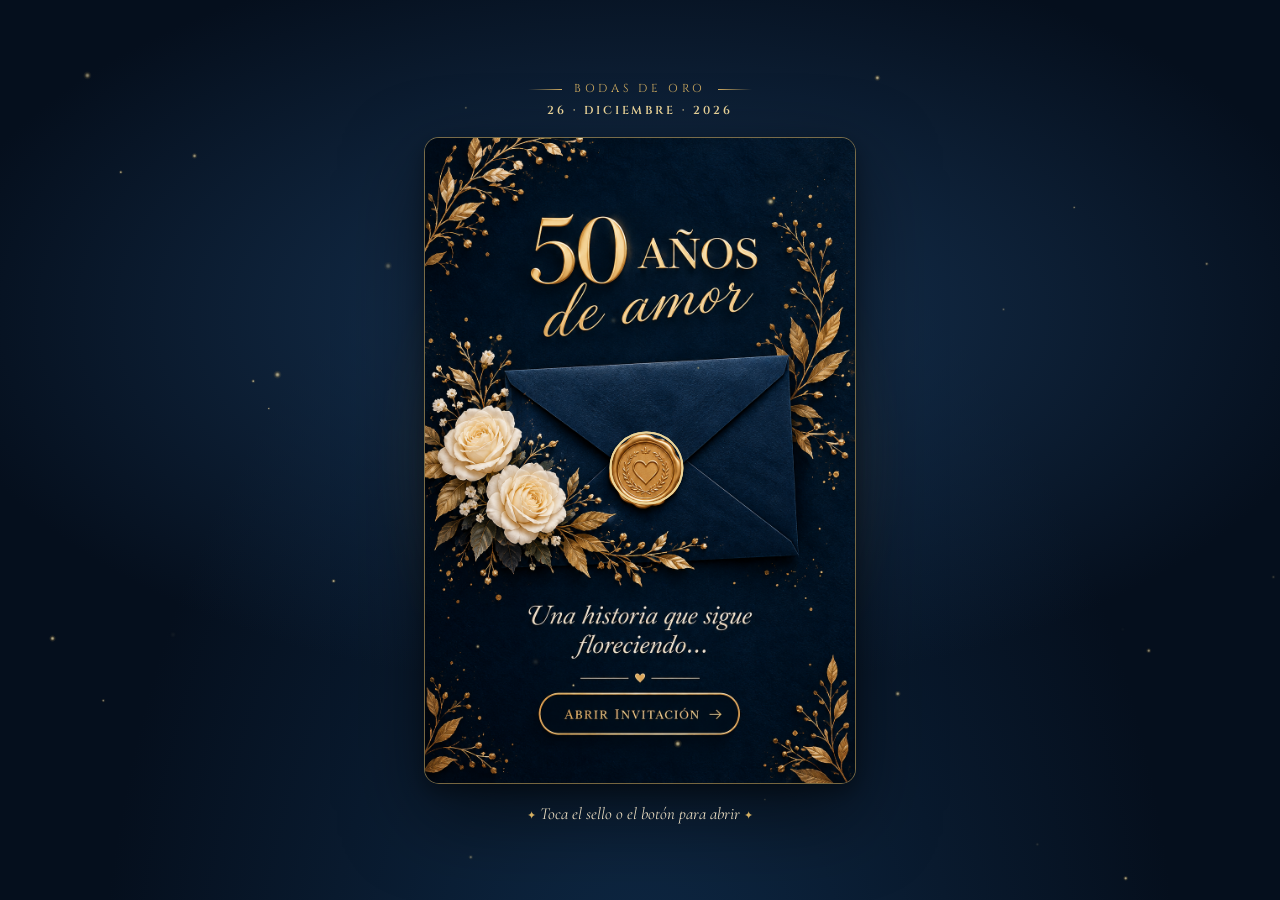
==== portada.html @ 871b5c8f "Invitación Bodas de Oro Co-Authored-By: Claude Opus 5.5 <noreply@anthropic.com>" ====
<!doctype html>
<html lang="es">
<head>
  <meta charset="utf-8">
  <meta name="viewport" content="width=device-width, initial-scale=1, viewport-fit=cover">
  <meta name="theme-color" content="#0b1d33">
  <meta name="description" content="Toca la invitación para abrir la celebración de nuestras Bodas de Oro.">
  <meta property="og:title" content="Bodas de Oro · 50 años de amor">
  <meta property="og:description" content="Toca la invitación para abrir la celebración de nuestras Bodas de Oro.">
  <meta property="og:type" content="website">
  <meta property="og:url" content="https://leosaucedo300-afk.github.io/Boda-De-Oro/portada.html">
  <meta property="og:image" content="https://leosaucedo300-afk.github.io/Boda-De-Oro/portada-whatsapp.jpg">
  <meta property="og:image:type" content="image/jpeg">
  <meta property="og:image:width" content="600">
  <meta property="og:image:height" content="900">
  <title>Bodas de Oro · Abrir invitación</title>

  <link rel="preconnect" href="https://fonts.googleapis.com">
  <link rel="preconnect" href="https://fonts.gstatic.com" crossorigin>
  <link href="https://fonts.googleapis.com/css2?family=Cinzel:wght@400;600&family=Cormorant+Garamond:ital,wght@0,400;1,400&display=swap" rel="stylesheet">
  <link rel="preload" as="image" href="portada-bodas-de-oro.png">
  <link rel="prefetch" href="index.html">
  <link rel="stylesheet" href="css/portada.css">
</head>
<body>
  <canvas class="dust" id="dust" aria-hidden="true"></canvas>

  <main class="stage">
    <p class="intro">
      <span class="intro-line">Bodas de Oro</span>
      <strong>26 · Diciembre · 2026</strong>
    </p>

    <div class="entry">
      <span class="aura" aria-hidden="true"></span>
      <a class="card" id="card" href="index.html" aria-label="Toca para abrir la invitación de Bodas de Oro">
        <span class="card-inner" id="cardInner">
          <img src="portada-bodas-de-oro.png" width="1024" height="1536"
               alt="Invitación de bodas de oro en azul marino y dorado, con un sobre y un sello dorado. 50 años de amor.">
          <span class="glare" aria-hidden="true"></span>
          <span class="sweep" aria-hidden="true"></span>
          <span class="spot spot-seal" aria-hidden="true"></span>
          <span class="spot spot-btn" aria-hidden="true"></span>
        </span>
      </a>
    </div>

    <p class="hint"><span class="hint-dot">✦</span> Toca el sello o el botón para abrir <span class="hint-dot">✦</span></p>
  </main>

  <div class="flash" aria-hidden="true"></div>

  <script src="js/oro.js"></script>
  <script src="js/portada.js"></script>
</body>
</html>
---- css/portada.css ----
/* ==========================================================
   PORTADA · imagen interactiva
   ========================================================== */
:root {
  --navy: #0b1d33;
  --navy-deep: #050f1d;
  --gold: #d4af62;
  --gold-light: #f0d99c;
  --gold-dark: #a87d32;

  /* Posición del sello y del botón dentro de la imagen (en %).
     Si cambias la imagen, ajusta estos valores. */
  --seal-x: 51.5%;
  --seal-y: 51.1%;
  --btn-x: 49.8%;
  --btn-y: 89.3%;
}

* { box-sizing: border-box; }

html, body { height: 100%; }

body {
  margin: 0;
  color: var(--gold-light);
  font-family: "Cormorant Garamond", Georgia, serif;
  background:
    radial-gradient(ellipse 80% 60% at 50% 35%, #173454 0%, transparent 70%),
    radial-gradient(ellipse at 50% 120%, #0f2a47 0%, transparent 60%),
    var(--navy-deep);
  overflow-x: hidden;
  -webkit-tap-highlight-color: transparent;
}

.dust {
  position: fixed;
  inset: 0;
  width: 100%;
  height: 100%;
  pointer-events: none;
  z-index: 5;
}

.stage {
  min-height: 100svh;
  display: flex;
  flex-direction: column;
  align-items: center;
  justify-content: center;
  gap: 16px;
  padding: 20px 16px calc(20px + env(safe-area-inset-bottom));
  position: relative;
  z-index: 2;
}

/* ---------- Texto superior ---------- */
.intro {
  margin: 0;
  text-align: center;
  font-family: "Cinzel", Georgia, serif;
  letter-spacing: .32em;
  font-size: .72rem;
  line-height: 1.9;
  text-transform: uppercase;
  color: var(--gold);
  animation: fadeDown 1.2s .2s cubic-bezier(.2, .8, .2, 1) both;
}
.intro strong {
  display: block;
  font-weight: 600;
  color: var(--gold-light);
  letter-spacing: .26em;
}
.intro-line {
  display: inline-flex;
  align-items: center;
  gap: 12px;
}
.intro-line::before,
.intro-line::after {
  content: "";
  width: 34px;
  height: 1px;
  background: linear-gradient(90deg, transparent, var(--gold));
}
.intro-line::after { transform: scaleX(-1); }

/* ---------- Tarjeta ---------- */
.entry {
  position: relative;
  width: min(100%, 430px, calc((100svh - 190px) * .6667));
  animation: cardIn 1.5s .1s cubic-bezier(.2, .8, .2, 1) both;
}

/* Halo dorado que "respira" detrás de la tarjeta */
.aura {
  position: absolute;
  inset: 6% -6%;
  border-radius: 40%;
  background: radial-gradient(closest-side, rgba(212, 175, 98, .45), transparent);
  filter: blur(30px);
  animation: breathe 5s ease-in-out infinite;
  pointer-events: none;
}

.card {
  display: block;
  position: relative;
  perspective: 1100px;
  border-radius: 14px;
  outline: none;
  animation: float 7s ease-in-out 1.6s infinite;
}
.card:focus-visible .card-inner {
  box-shadow: 0 0 0 3px var(--navy-deep), 0 0 0 6px var(--gold), 0 30px 80px rgba(0, 0, 0, .6);
}

.card-inner {
  display: block;
  position: relative;
  border-radius: 14px;
  overflow: hidden;
  transform-origin: var(--seal-x) var(--seal-y);
  transform: rotateX(var(--rx, 0deg)) rotateY(var(--ry, 0deg));
  transition: transform .5s cubic-bezier(.2, .8, .2, 1), box-shadow .4s;
  box-shadow:
    0 0 0 1px rgba(212, 175, 98, .55),
    0 30px 80px rgba(0, 0, 0, .55),
    0 8px 20px rgba(0, 0, 0, .35);
  will-change: transform;
}
.card.is-hover .card-inner { transition-duration: .12s; }

.card-inner img {
  display: block;
  width: 100%;
  height: auto;
  user-select: none;
  -webkit-user-drag: none;
}

/* Reflejo que sigue al mouse */
.glare {
  position: absolute;
  inset: 0;
  background: radial-gradient(circle at var(--mx, 50%) var(--my, 30%), rgba(255, 238, 196, .28), transparent 45%);
  mix-blend-mode: screen;
  opacity: 0;
  transition: opacity .4s;
  pointer-events: none;
}
.card.is-hover .glare { opacity: 1; }

/* Brillo que barre la tarjeta cada pocos segundos */
.sweep {
  position: absolute;
  inset: -20% -60%;
  background: linear-gradient(105deg, transparent 42%, rgba(255, 240, 200, .32) 50%, transparent 58%);
  mix-blend-mode: screen;
  transform: translateX(-70%);
  animation: sweep 6s 2s ease-in-out infinite;
  pointer-events: none;
}

/* ---------- Zonas "vivas" sobre la imagen ---------- */
.spot {
  position: absolute;
  pointer-events: none;
  transform: translate(-50%, -50%);
}

/* Sello: anillos que se expanden */
.spot-seal {
  left: var(--seal-x);
  top: var(--seal-y);
  width: 17%;
  aspect-ratio: 1;
  border-radius: 50%;
}
.spot-seal::before,
.spot-seal::after {
  content: "";
  position: absolute;
  inset: 0;
  border-radius: 50%;
  border: 2px solid rgba(240, 217, 156, .85);
  animation: ripple 2.6s cubic-bezier(.2, .6, .3, 1) infinite;
}
.spot-seal::after { animation-delay: 1.3s; }

/* Botón "Abrir invitación": resplandor + destello */
.spot-btn {
  left: var(--btn-x);
  top: var(--btn-y);
  width: 46.8%;
  height: 6.6%;
  border-radius: 999px;
  overflow: hidden;
  animation: glow 2.8s ease-in-out infinite;
}
.spot-btn::after {
  content: "";
  position: absolute;
  inset: 0;
  background: linear-gradient(100deg, transparent 30%, rgba(255, 244, 210, .55) 50%, transparent 70%);
  transform: translateX(-110%);
  animation: btnShine 2.8s ease-in-out infinite;
}

/* ---------- Pista inferior ---------- */
.hint {
  margin: 4px 0 0;
  font-style: italic;
  font-size: 1.05rem;
  color: #e9dcc0;
  text-align: center;
  animation: fadeUp 1s 1.4s both, bob 3s 2.4s ease-in-out infinite;
}
.hint-dot {
  color: var(--gold);
  font-style: normal;
  font-size: .7rem;
  display: inline-block;
  animation: twinkle 2s ease-in-out infinite;
}
.hint-dot:last-child { animation-delay: 1s; }

/* ---------- Transición al abrir ---------- */
.flash {
  position: fixed;
  inset: 0;
  z-index: 10;
  background: var(--navy);
  opacity: 0;
  pointer-events: none;
  transition: opacity .55s .6s ease;
}
.flash::before {
  content: "";
  position: absolute;
  left: 50%;
  top: 50%;
  width: 60vmax;
  height: 60vmax;
  margin: -30vmax 0 0 -30vmax;
  border-radius: 50%;
  background: radial-gradient(closest-side, rgba(255, 240, 200, .95), rgba(212, 175, 98, .5) 40%, transparent);
  transform: scale(0);
}

body.opening .card { animation-play-state: paused; }
body.opening .card-inner {
  transform: scale(3.6);
  transition: transform 1.2s cubic-bezier(.65, 0, .25, 1);
}
body.opening .spot,
body.opening .hint,
body.opening .intro { opacity: 0; transition: opacity .3s; }
body.opening .flash { opacity: 1; }
body.opening .flash::before { animation: flashGlow 1.1s .45s ease-out both; }

/* ---------- Keyframes ---------- */
@keyframes cardIn {
  from { opacity: 0; transform: translateY(40px) scale(.92); filter: blur(10px); }
  to   { opacity: 1; transform: none; filter: none; }
}
@keyframes fadeDown { from { opacity: 0; transform: translateY(-14px); } to { opacity: 1; transform: none; } }
@keyframes fadeUp   { from { opacity: 0; transform: translateY(14px); }  to { opacity: 1; transform: none; } }
@keyframes float    { 0%, 100% { transform: translateY(0); } 50% { transform: translateY(-9px); } }
@keyframes breathe  { 0%, 100% { opacity: .55; transform: scale(.96); } 50% { opacity: 1; transform: scale(1.04); } }
@keyframes bob      { 0%, 100% { transform: translateY(0); } 50% { transform: translateY(-4px); } }
@keyframes twinkle  { 0%, 100% { opacity: .3; transform: scale(.8); } 50% { opacity: 1; transform: scale(1.2); } }
@keyframes sweep {
  0%   { transform: translateX(-70%); }
  45%, 100% { transform: translateX(70%); }
}
@keyframes ripple {
  0%   { transform: scale(.85); opacity: .9; }
  100% { transform: scale(1.9); opacity: 0; }
}
@keyframes glow {
  0%, 100% { box-shadow: 0 0 0 0 rgba(240, 217, 156, 0); }
  50%      { box-shadow: 0 0 22px 4px rgba(240, 217, 156, .55), inset 0 0 12px rgba(240, 217, 156, .35); }
}
@keyframes btnShine {
  0%, 30% { transform: translateX(-110%); }
  70%, 100% { transform: translateX(110%); }
}
@keyframes flashGlow {
  0%   { transform: scale(0); opacity: 1; }
  100% { transform: scale(2.4); opacity: 0; }
}

@media (prefers-reduced-motion: reduce) {
  *, *::before, *::after {
    animation-duration: .01ms !important;
    animation-iteration-count: 1 !important;
    transition-duration: .01ms !important;
  }
}
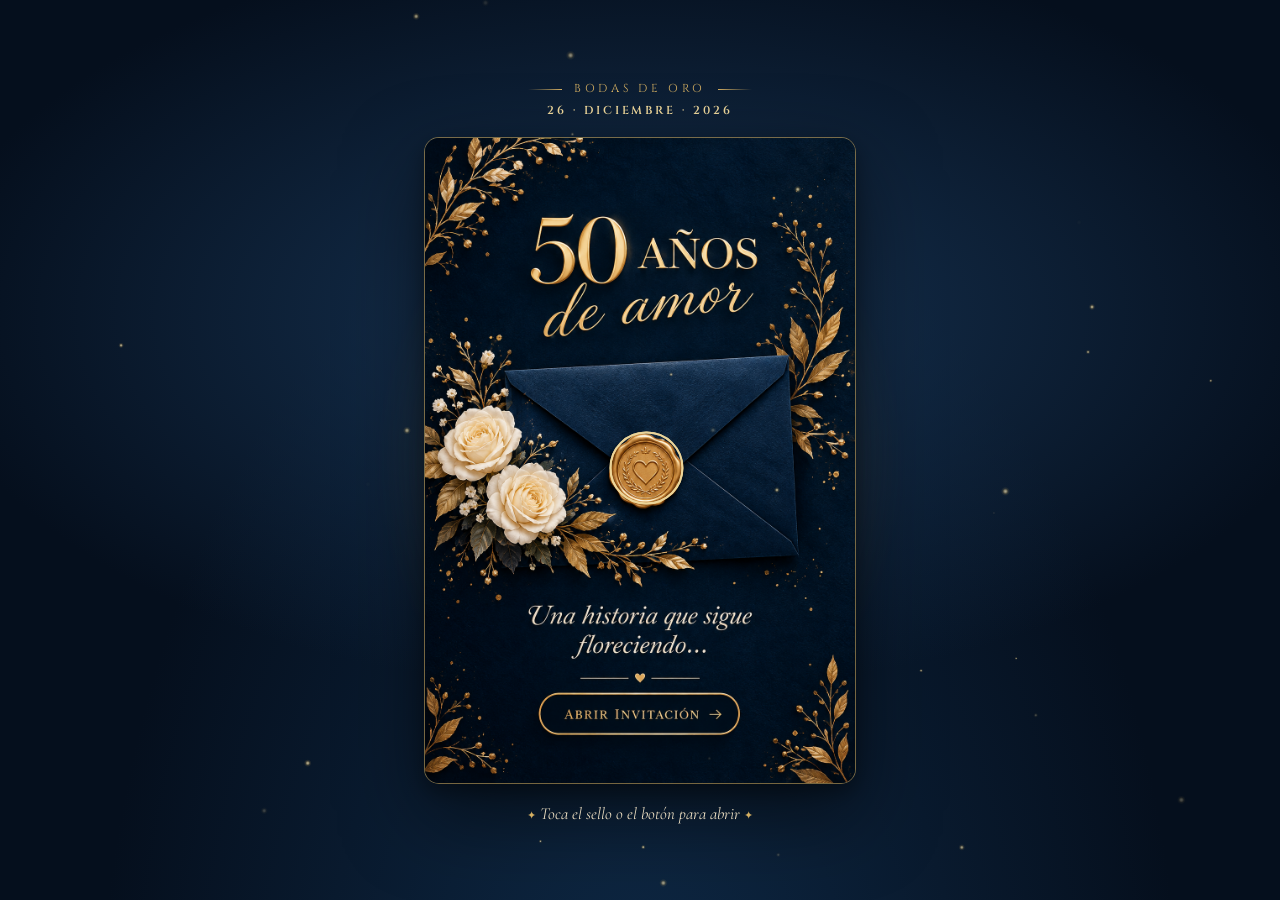
==== commit 95aa462f: "Agregar firmas en fotos y evitar modo oscuro forzado Agrega "Att. la esposa" y "Att. el esposo" a la" ====
--- a/portada.html
+++ b/portada.html
@@ -4,6 +4,7 @@
   <meta charset="utf-8">
   <meta name="viewport" content="width=device-width, initial-scale=1, viewport-fit=cover">
   <meta name="theme-color" content="#0b1d33">
+  <meta name="color-scheme" content="only light">
   <meta name="description" content="Toca la invitación para abrir la celebración de nuestras Bodas de Oro.">
   <meta property="og:title" content="Bodas de Oro · 50 años de amor">
   <meta property="og:description" content="Toca la invitación para abrir la celebración de nuestras Bodas de Oro.">
--- a/css/portada.css
+++ b/css/portada.css
@@ -2,6 +2,7 @@
    PORTADA · imagen interactiva
    ========================================================== */
 :root {
+  color-scheme: only light;
   --navy: #0b1d33;
   --navy-deep: #050f1d;
   --gold: #d4af62;
